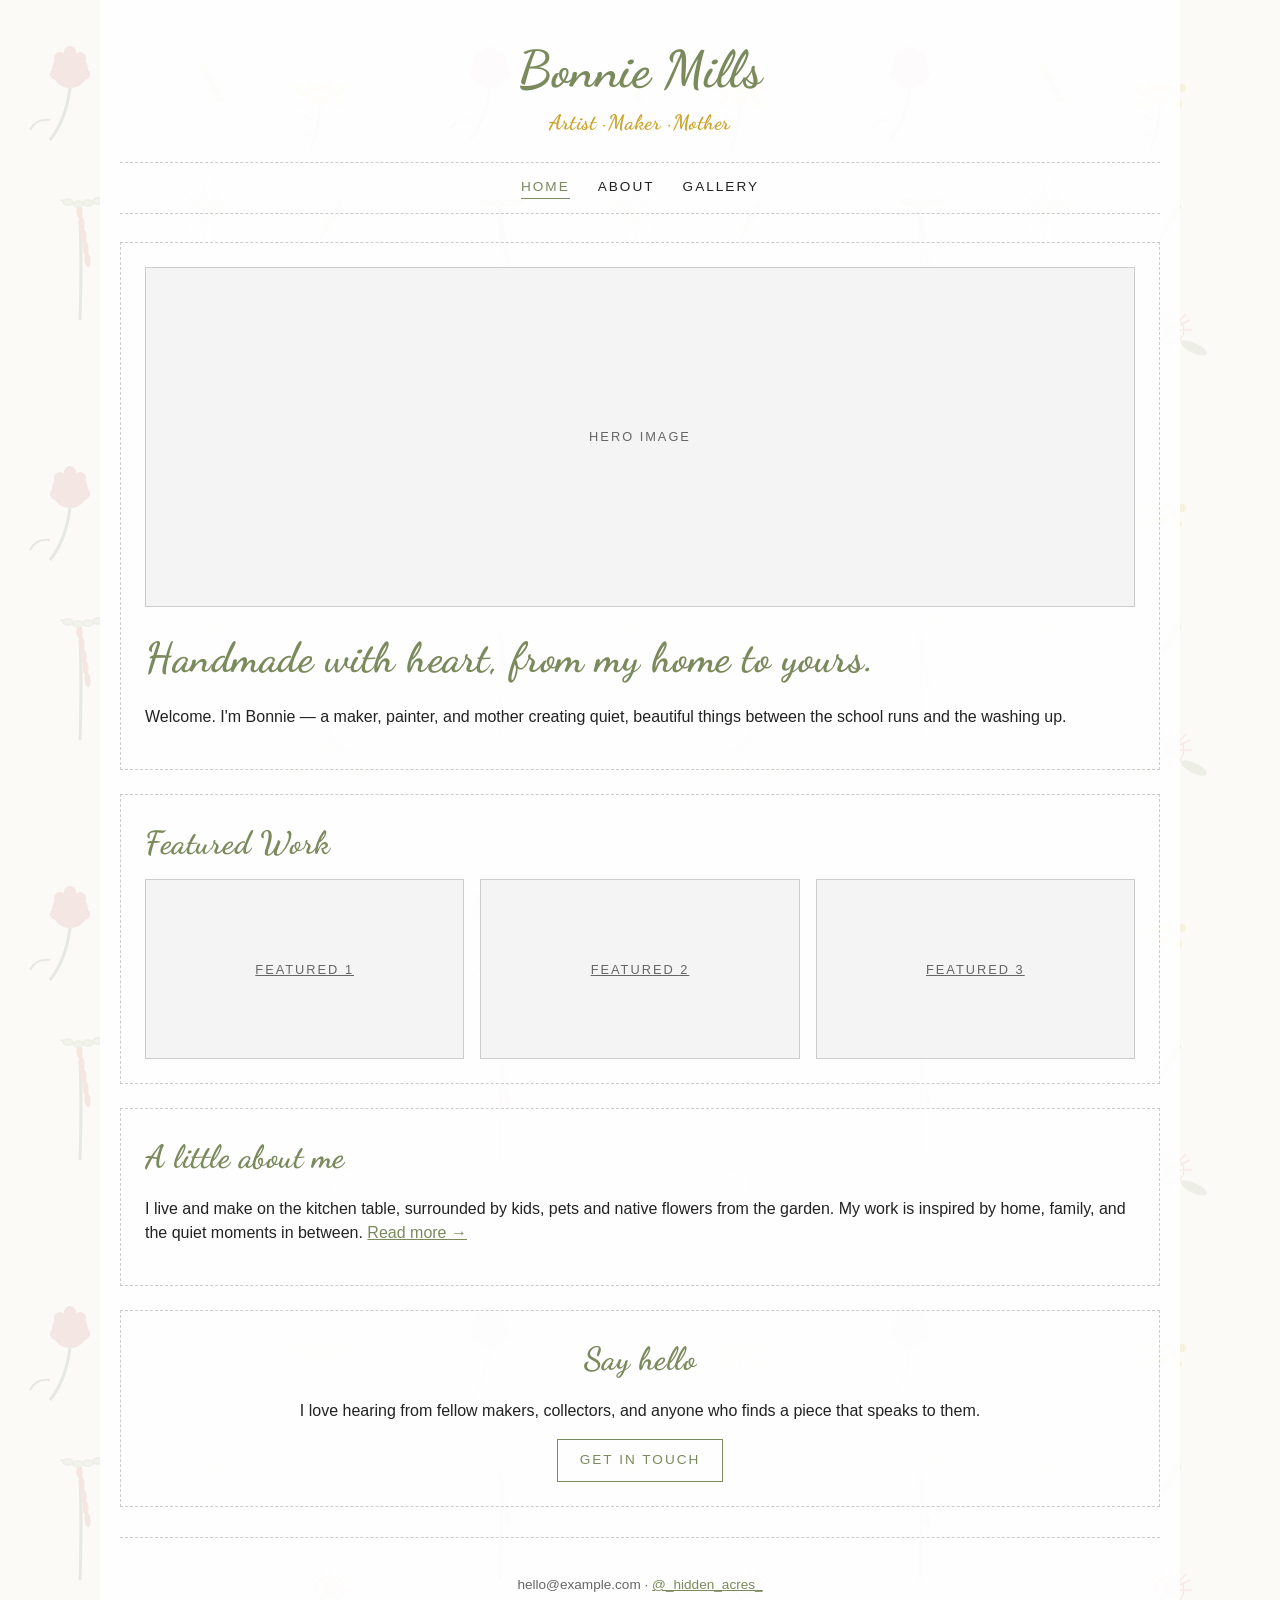
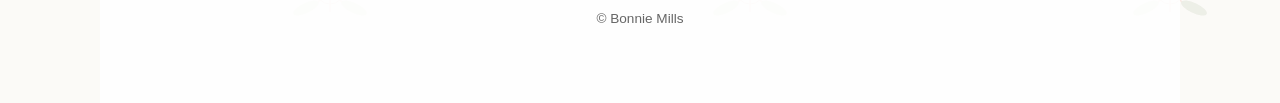
==== index.html @ 5af163e1 "Link Instagram @_hidden_acres_ in footers" ====
<!doctype html>
<html lang="en">
<head>
  <meta charset="utf-8">
  <meta name="viewport" content="width=device-width, initial-scale=1">
  <title>Bonnie Mills — Artist &amp; Maker</title>
  <link rel="preconnect" href="https://fonts.googleapis.com">
  <link rel="preconnect" href="https://fonts.gstatic.com" crossorigin>
  <link href="https://fonts.googleapis.com/css2?family=Dancing+Script:wght@500;700&family=Parisienne&display=swap" rel="stylesheet">
  <link rel="stylesheet" href="css/wireframe.css">
</head>
<body>
  <div class="page">
    <header class="site-header">
      <div class="site-title">Bonnie Mills</div>
      <div class="tagline">Artist · Maker · Mother</div>
    </header>
    <nav class="nav" aria-label="Primary">
      <a href="index.html" aria-current="page">Home</a>
      <a href="about.html">About</a>
      <a href="gallery.html">Gallery</a>
    </nav>

    <section class="hero">
      <div class="img-placeholder hero">HERO IMAGE</div>
      <div>
        <h1>Handmade with heart, from my home to yours.</h1>
        <p>Welcome. I'm Bonnie — a maker, painter, and mother creating quiet, beautiful things between the school runs and the washing up.</p>
      </div>
    </section>

    <section>
      <h2>Featured Work</h2>
      <div class="featured">
        <a href="gallery.html" class="img-placeholder">FEATURED 1</a>
        <a href="gallery.html" class="img-placeholder">FEATURED 2</a>
        <a href="gallery.html" class="img-placeholder">FEATURED 3</a>
      </div>
    </section>

    <section>
      <h2>A little about me</h2>
      <p>I live and make on the kitchen table, surrounded by kids, pets and native flowers from the garden. My work is inspired by home, family, and the quiet moments in between. <a href="about.html">Read more →</a></p>
    </section>

    <section class="cta">
      <h2>Say hello</h2>
      <p>I love hearing from fellow makers, collectors, and anyone who finds a piece that speaks to them.</p>
      <a href="mailto:hello@example.com">Get in touch</a>
    </section>

    <footer class="site-footer">
      <p>hello@example.com · <a href="https://www.instagram.com/_hidden_acres_" target="_blank" rel="noopener">@_hidden_acres_</a></p>
      <p>© Bonnie Mills</p>
    </footer>
  </div>
</body>
</html>
---- css/wireframe.css ----
/* Bonnie Mills — wireframe styles */
:root {
  --bg: #fbfaf7;
  --ink: #222;
  --muted: #666;
  --line: #ccc;
  --soft: #f4f4f4;
  --accent: #7a8a5c;   /* dusty eucalyptus */
  --accent-2: #c9a227; /* wattle gold */
  --script: "Dancing Script", "Parisienne", cursive;
  --sans: -apple-system, BlinkMacSystemFont, "Segoe UI", Roboto, Helvetica, Arial, sans-serif;
}

* { box-sizing: border-box; }

html, body { margin: 0; padding: 0; }

body {
  font-family: var(--sans);
  color: var(--ink);
  background-color: var(--bg);
  background-image: url("../assets/bg-natives.svg");
  background-repeat: repeat;
  background-size: 420px auto;
  line-height: 1.5;
}

.page {
  max-width: 1080px;
  margin: 0 auto;
  padding: 24px 20px 60px;
  background: rgba(255, 255, 255, 0.86);
  min-height: 100vh;
}

/* Headings use cursive script */
h1, h2, h3, .site-title, .tagline {
  font-family: var(--script);
  font-weight: 700;
  color: var(--accent);
  letter-spacing: 0.5px;
  margin: 0 0 12px;
}

h1 { font-size: 2.6rem; }
h2 { font-size: 2rem; }
h3 { font-size: 1.4rem; }

a { color: var(--accent); }

/* Header / nav */
.site-header {
  text-align: center;
  padding: 20px 0 12px;
  border-bottom: 1px dashed var(--line);
}
.site-title { font-size: 3.2rem; line-height: 1; }
.tagline { font-size: 1.3rem; color: var(--accent-2); margin-top: 4px; }

.nav {
  display: flex;
  justify-content: center;
  gap: 28px;
  padding: 14px 0;
  border-bottom: 1px dashed var(--line);
  margin-bottom: 28px;
  font-family: var(--sans);
  text-transform: uppercase;
  letter-spacing: 2px;
  font-size: 0.85rem;
}
.nav a { text-decoration: none; color: var(--ink); }
.nav a:hover, .nav a[aria-current="page"] { color: var(--accent); border-bottom: 1px solid var(--accent); }

/* Wireframe blocks */
section {
  border: 1px dashed var(--line);
  padding: 24px;
  margin-bottom: 24px;
  background: rgba(255,255,255,0.6);
}

.img-placeholder {
  background: var(--soft);
  border: 1px solid var(--line);
  color: var(--muted);
  display: flex;
  align-items: center;
  justify-content: center;
  font-family: var(--sans);
  font-size: 0.8rem;
  letter-spacing: 2px;
  text-transform: uppercase;
  min-height: 180px;
}
.img-placeholder.hero { min-height: 340px; }
.img-placeholder.portrait { min-height: 320px; }

/* Home layout */
.hero { display: grid; gap: 20px; }
.featured {
  display: grid;
  grid-template-columns: repeat(3, 1fr);
  gap: 16px;
}
.cta { text-align: center; }
.cta a {
  display: inline-block;
  padding: 10px 22px;
  border: 1px solid var(--accent);
  text-decoration: none;
  font-family: var(--sans);
  text-transform: uppercase;
  letter-spacing: 2px;
  font-size: 0.85rem;
}

/* About layout */
.about-intro {
  display: grid;
  grid-template-columns: 1fr 2fr;
  gap: 24px;
  align-items: start;
}
.process {
  display: grid;
  grid-template-columns: 2fr 1fr 1fr;
  gap: 16px;
  align-items: start;
}
blockquote {
  font-family: var(--script);
  font-size: 1.6rem;
  color: var(--accent);
  border-left: 3px solid var(--accent-2);
  margin: 0;
  padding: 10px 20px;
}

/* Gallery */
.gallery-note {
  font-style: italic;
  color: var(--muted);
  text-align: center;
}
.gallery-grid {
  display: grid;
  grid-template-columns: repeat(auto-fill, minmax(240px, 1fr));
  gap: 20px;
}
.card {
  border: 1px solid var(--line);
  background: #fff;
  padding: 12px;
  display: flex;
  flex-direction: column;
  gap: 6px;
}
.card .img-placeholder { min-height: 220px; margin-bottom: 8px; }
.card .title { font-family: var(--script); font-size: 1.4rem; color: var(--accent); }
.card .meta { font-size: 0.85rem; color: var(--muted); }
.card .price {
  font-size: 1rem;
  font-weight: 600;
  color: var(--ink);
  margin-top: 4px;
}
.card .enquire {
  font-size: 0.8rem;
  text-transform: uppercase;
  letter-spacing: 1.5px;
  margin-top: 6px;
  text-decoration: none;
  color: var(--accent);
}

/* Footer */
.site-footer {
  text-align: center;
  padding: 24px 0 0;
  margin-top: 30px;
  border-top: 1px dashed var(--line);
  color: var(--muted);
  font-size: 0.85rem;
}

/* Responsive */
@media (max-width: 700px) {
  .featured, .about-intro, .process { grid-template-columns: 1fr; }
  .site-title { font-size: 2.4rem; }
  .nav { gap: 16px; flex-wrap: wrap; }
}
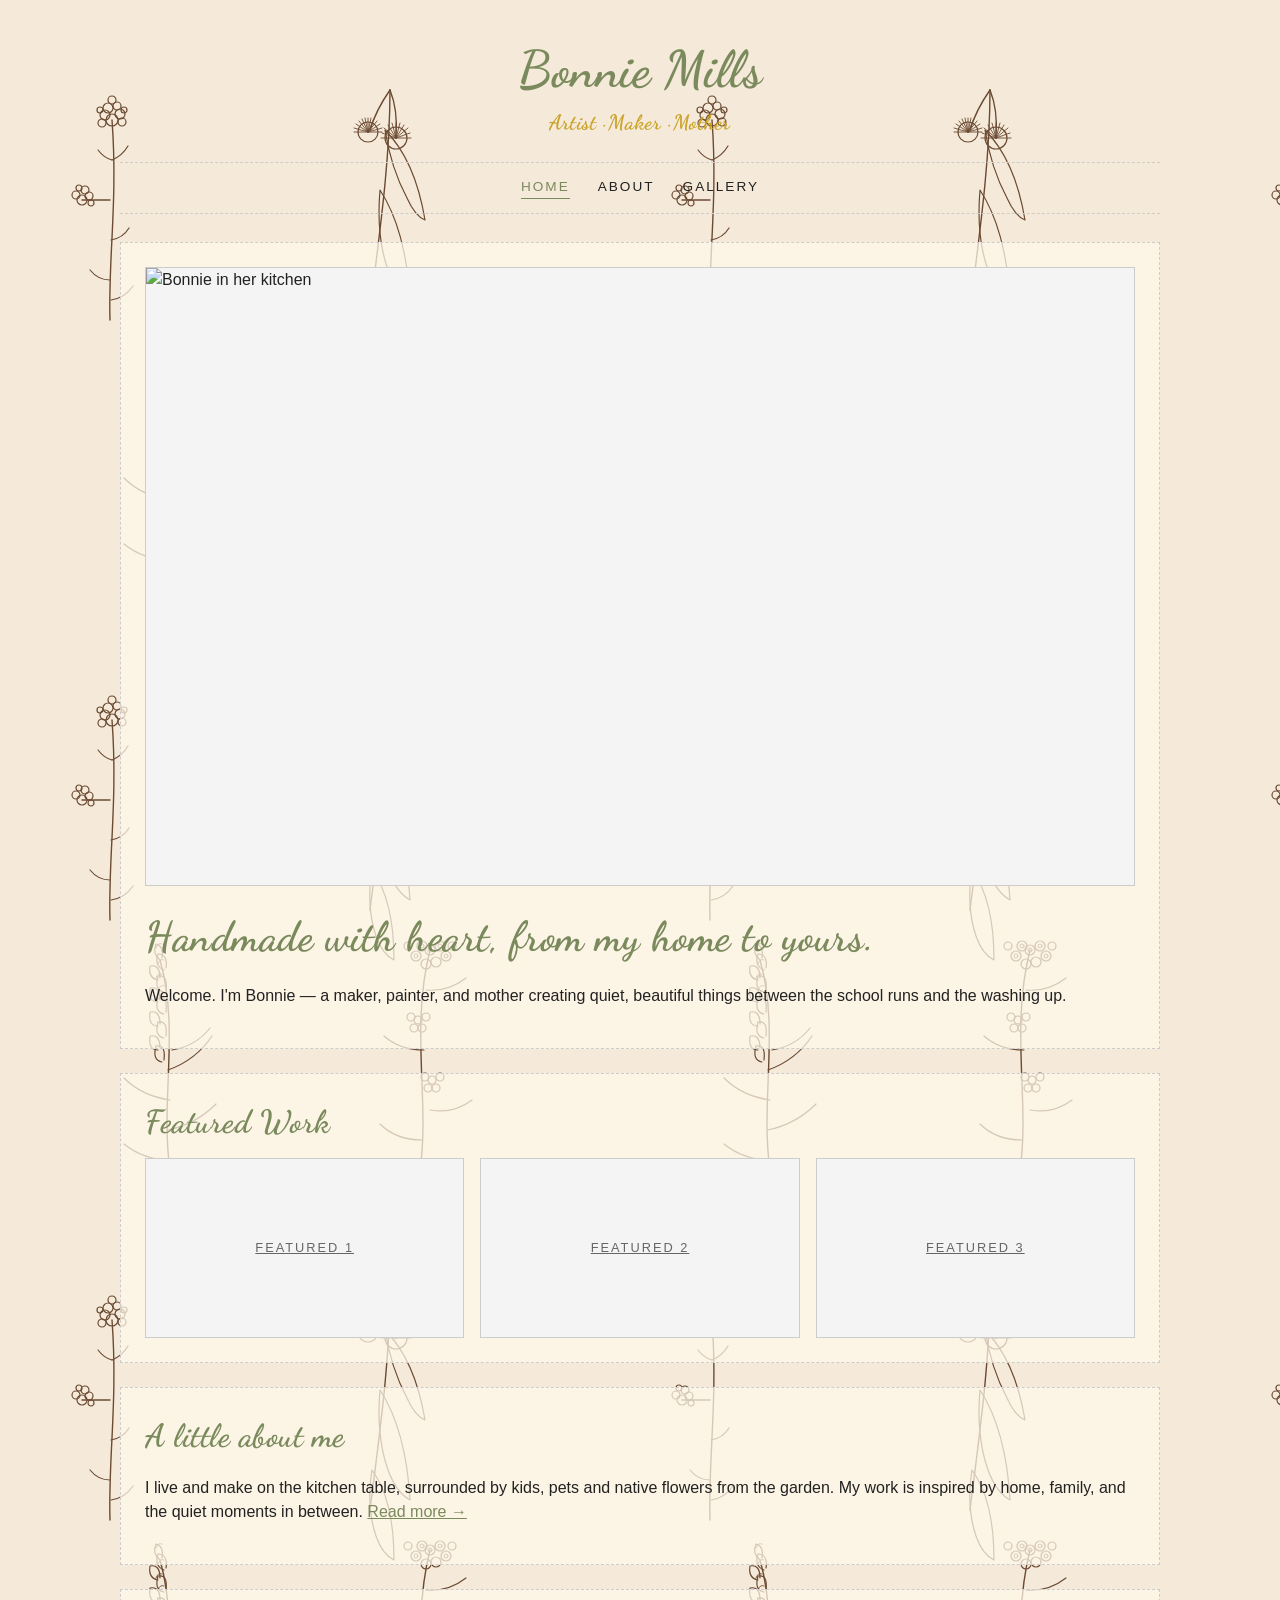
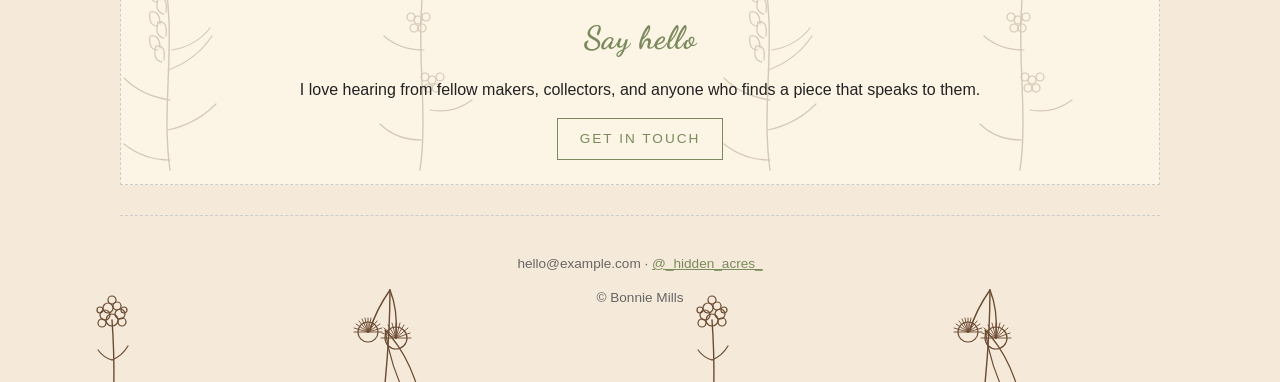
==== commit e1a1c744: "Wire up hero image with crop styling" ====
--- a/index.html
+++ b/index.html
@@ -22,7 +22,9 @@
     </nav>
 
     <section class="hero">
-      <div class="img-placeholder hero">HERO IMAGE</div>
+      <div class="hero-img">
+        <img src="assets/hero.jpg" alt="Bonnie in her kitchen">
+      </div>
       <div>
         <h1>Handmade with heart, from my home to yours.</h1>
         <p>Welcome. I'm Bonnie — a maker, painter, and mother creating quiet, beautiful things between the school runs and the washing up.</p>
--- a/css/wireframe.css
+++ b/css/wireframe.css
@@ -1,6 +1,6 @@
 /* Bonnie Mills — wireframe styles */
 :root {
-  --bg: #fbfaf7;
+  --bg: #f5ead9;
   --ink: #222;
   --muted: #666;
   --line: #ccc;
@@ -21,7 +21,8 @@
   background-color: var(--bg);
   background-image: url("../assets/bg-natives.svg");
   background-repeat: repeat;
-  background-size: 420px auto;
+  background-size: 600px 600px;
+  background-attachment: scroll;
   line-height: 1.5;
 }
 
@@ -29,7 +30,7 @@
   max-width: 1080px;
   margin: 0 auto;
   padding: 24px 20px 60px;
-  background: rgba(255, 255, 255, 0.86);
+  background: transparent;
   min-height: 100vh;
 }
 
@@ -77,7 +78,7 @@
   border: 1px dashed var(--line);
   padding: 24px;
   margin-bottom: 24px;
-  background: rgba(255,255,255,0.6);
+  background: rgba(255, 248, 235, 0.72);
 }
 
 .img-placeholder {
@@ -94,6 +95,24 @@
   min-height: 180px;
 }
 .img-placeholder.hero { min-height: 340px; }
+
+.hero-img {
+  width: 100%;
+  aspect-ratio: 4 / 3;
+  overflow: hidden;
+  border: 1px solid var(--line);
+  background: var(--soft);
+}
+.hero-img img {
+  width: 100%;
+  height: 100%;
+  object-fit: cover;
+  object-position: center 30%;
+  display: block;
+}
+@media (min-width: 800px) {
+  .hero-img { aspect-ratio: 16 / 10; }
+}
 .img-placeholder.portrait { min-height: 320px; }
 
 /* Home layout */
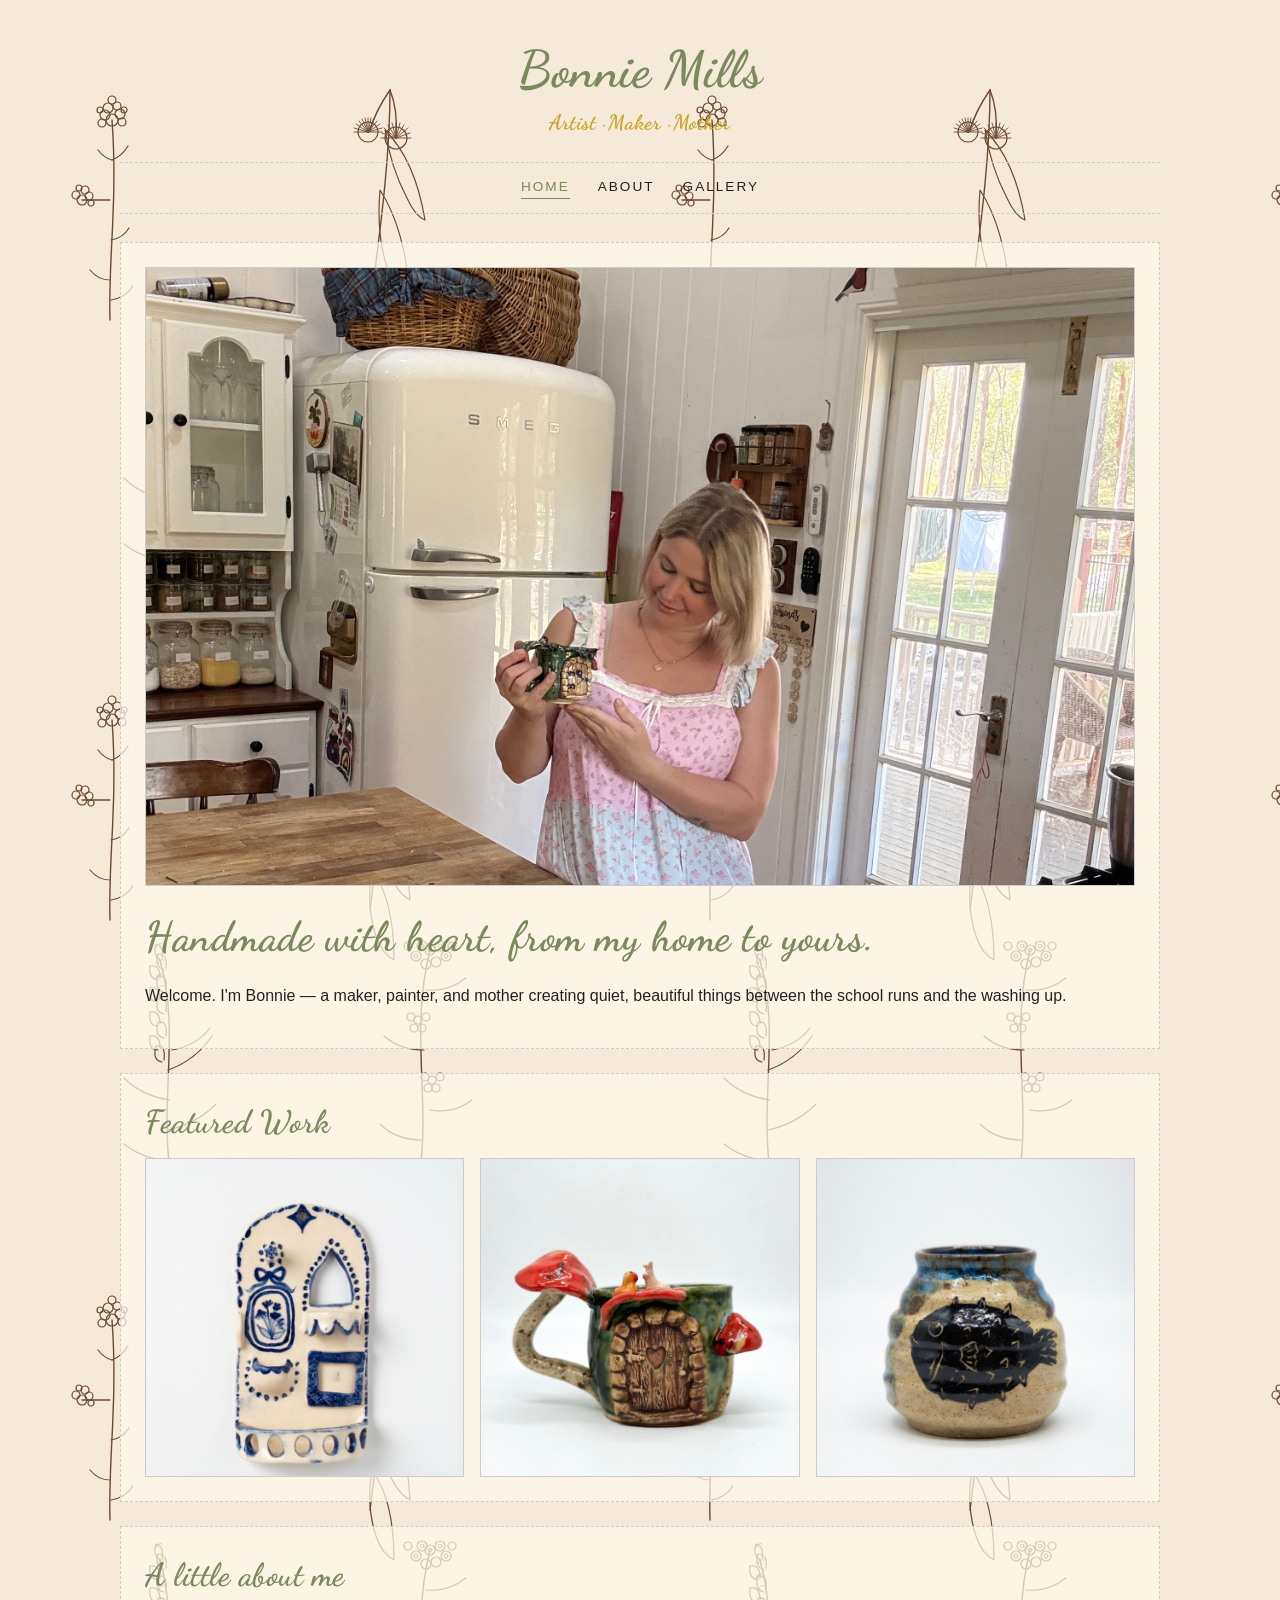
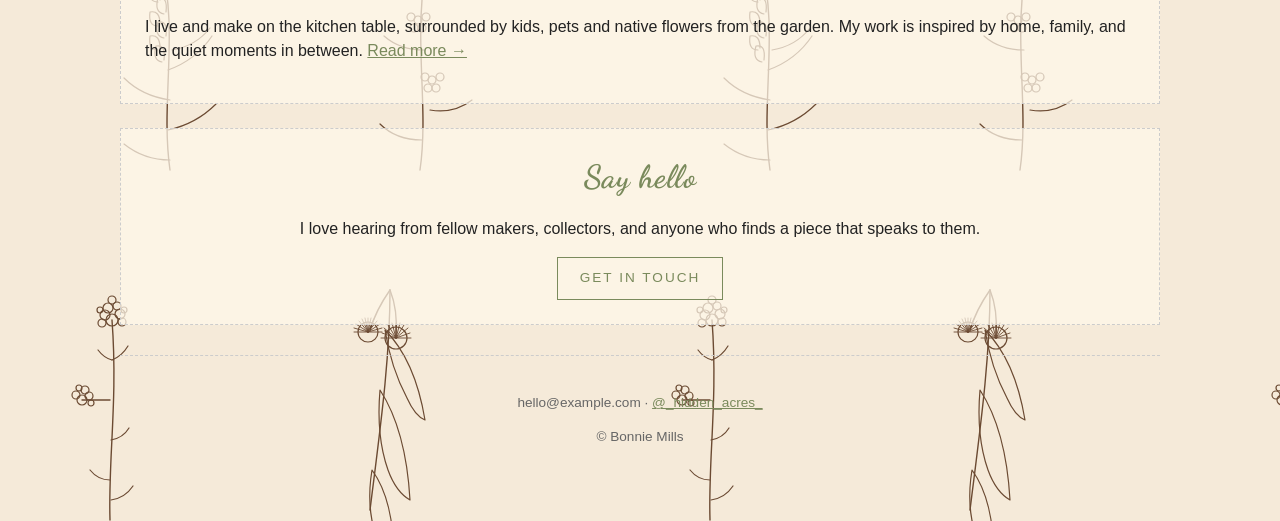
==== commit f254d1e3: "Wire up uploaded photos into hero, featured, about and gallery" ====
--- a/index.html
+++ b/index.html
@@ -23,7 +23,7 @@
 
     <section class="hero">
       <div class="hero-img">
-        <img src="assets/hero.jpg" alt="Bonnie in her kitchen">
+        <img src="assets/IMG_9349.jpeg" alt="Bonnie in her kitchen">
       </div>
       <div>
         <h1>Handmade with heart, from my home to yours.</h1>
@@ -34,9 +34,9 @@
     <section>
       <h2>Featured Work</h2>
       <div class="featured">
-        <a href="gallery.html" class="img-placeholder">FEATURED 1</a>
-        <a href="gallery.html" class="img-placeholder">FEATURED 2</a>
-        <a href="gallery.html" class="img-placeholder">FEATURED 3</a>
+        <a href="gallery.html" class="thumb"><img src="assets/IMG_0150.jpeg" alt="Featured work"></a>
+        <a href="gallery.html" class="thumb"><img src="assets/IMG_0151.jpeg" alt="Featured work"></a>
+        <a href="gallery.html" class="thumb"><img src="assets/IMG_0152.jpeg" alt="Featured work"></a>
       </div>
     </section>
 
--- a/css/wireframe.css
+++ b/css/wireframe.css
@@ -176,6 +176,31 @@
   gap: 6px;
 }
 .card .img-placeholder { min-height: 220px; margin-bottom: 8px; }
+.card-img {
+  aspect-ratio: 1 / 1;
+  overflow: hidden;
+  border: 1px solid var(--line);
+  margin-bottom: 8px;
+  background: var(--soft);
+}
+.card-img img { width: 100%; height: 100%; object-fit: cover; display: block; }
+
+.thumb {
+  display: block;
+  aspect-ratio: 1 / 1;
+  overflow: hidden;
+  border: 1px solid var(--line);
+  background: var(--soft);
+}
+.thumb img { width: 100%; height: 100%; object-fit: cover; display: block; }
+
+.portrait-img {
+  aspect-ratio: 3 / 4;
+  overflow: hidden;
+  border: 1px solid var(--line);
+  background: var(--soft);
+}
+.portrait-img img { width: 100%; height: 100%; object-fit: cover; object-position: center 30%; display: block; }
 .card .title { font-family: var(--script); font-size: 1.4rem; color: var(--accent); }
 .card .meta { font-size: 0.85rem; color: var(--muted); }
 .card .price {
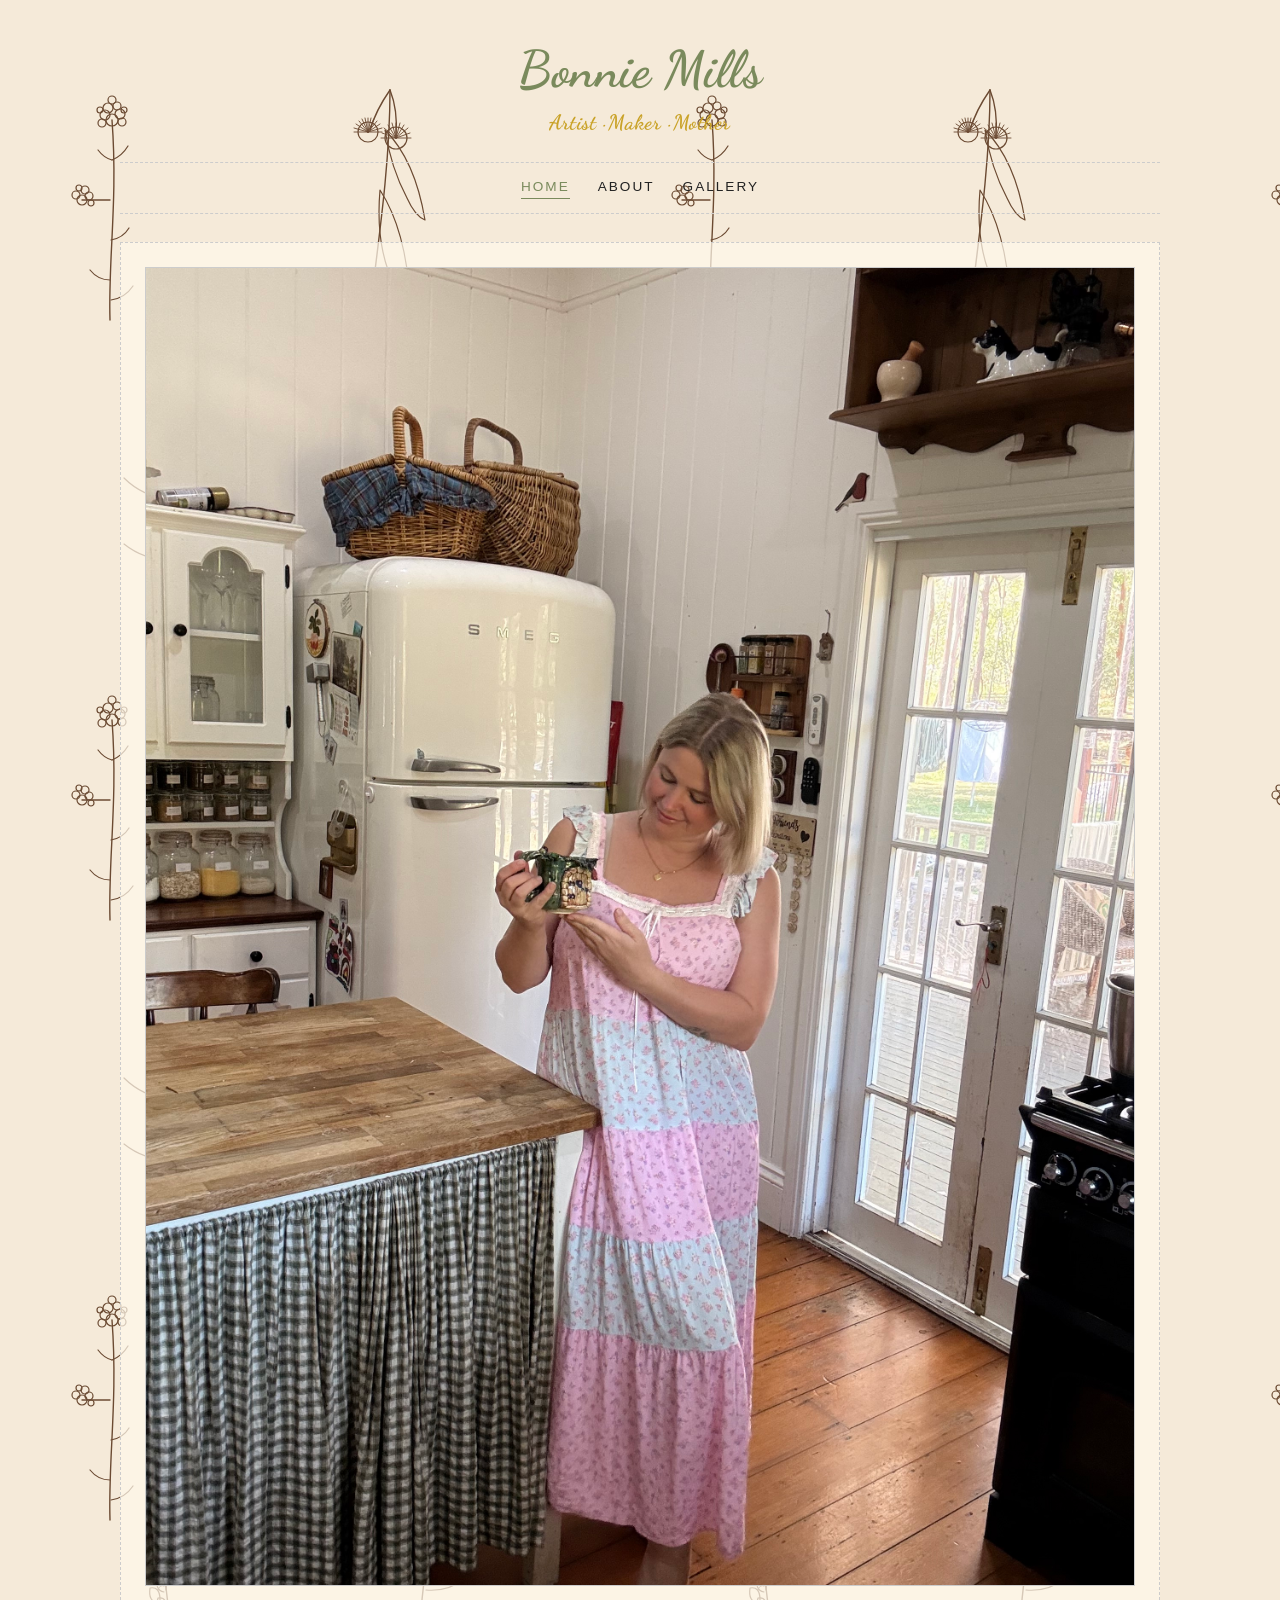
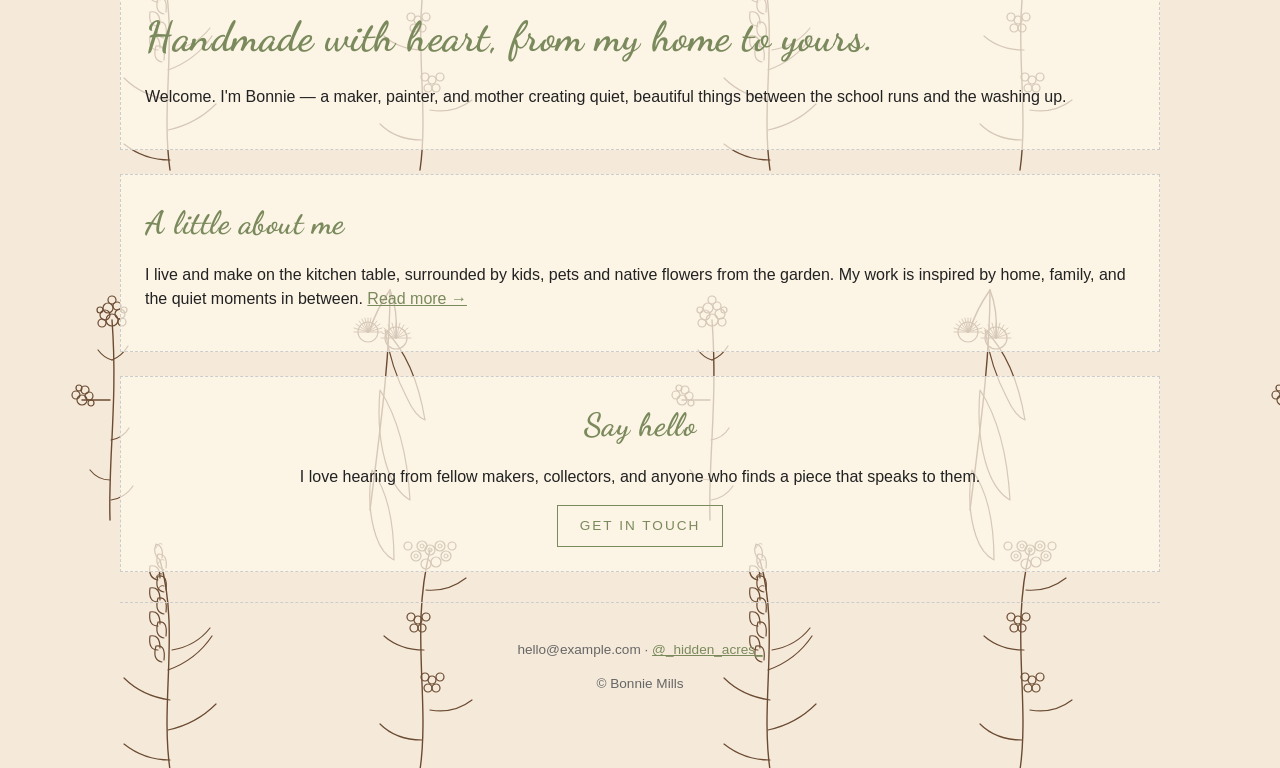
==== commit ce6b02ba: "Remove featured section, uncrop hero and portrait, swap portrait image" ====
--- a/index.html
+++ b/index.html
@@ -32,15 +32,6 @@
     </section>
 
     <section>
-      <h2>Featured Work</h2>
-      <div class="featured">
-        <a href="gallery.html" class="thumb"><img src="assets/IMG_0150.jpeg" alt="Featured work"></a>
-        <a href="gallery.html" class="thumb"><img src="assets/IMG_0151.jpeg" alt="Featured work"></a>
-        <a href="gallery.html" class="thumb"><img src="assets/IMG_0152.jpeg" alt="Featured work"></a>
-      </div>
-    </section>
-
-    <section>
       <h2>A little about me</h2>
       <p>I live and make on the kitchen table, surrounded by kids, pets and native flowers from the garden. My work is inspired by home, family, and the quiet moments in between. <a href="about.html">Read more →</a></p>
     </section>
--- a/css/wireframe.css
+++ b/css/wireframe.css
@@ -98,20 +98,13 @@
 
 .hero-img {
   width: 100%;
-  aspect-ratio: 4 / 3;
-  overflow: hidden;
   border: 1px solid var(--line);
   background: var(--soft);
 }
 .hero-img img {
   width: 100%;
-  height: 100%;
-  object-fit: cover;
-  object-position: center 30%;
+  height: auto;
   display: block;
-}
-@media (min-width: 800px) {
-  .hero-img { aspect-ratio: 16 / 10; }
 }
 .img-placeholder.portrait { min-height: 320px; }
 
@@ -195,12 +188,10 @@
 .thumb img { width: 100%; height: 100%; object-fit: cover; display: block; }
 
 .portrait-img {
-  aspect-ratio: 3 / 4;
-  overflow: hidden;
-  border: 1px solid var(--line);
-  background: var(--soft);
-}
-.portrait-img img { width: 100%; height: 100%; object-fit: cover; object-position: center 30%; display: block; }
+  border: 1px solid var(--line);
+  background: var(--soft);
+}
+.portrait-img img { width: 100%; height: auto; display: block; }
 .card .title { font-family: var(--script); font-size: 1.4rem; color: var(--accent); }
 .card .meta { font-size: 0.85rem; color: var(--muted); }
 .card .price {
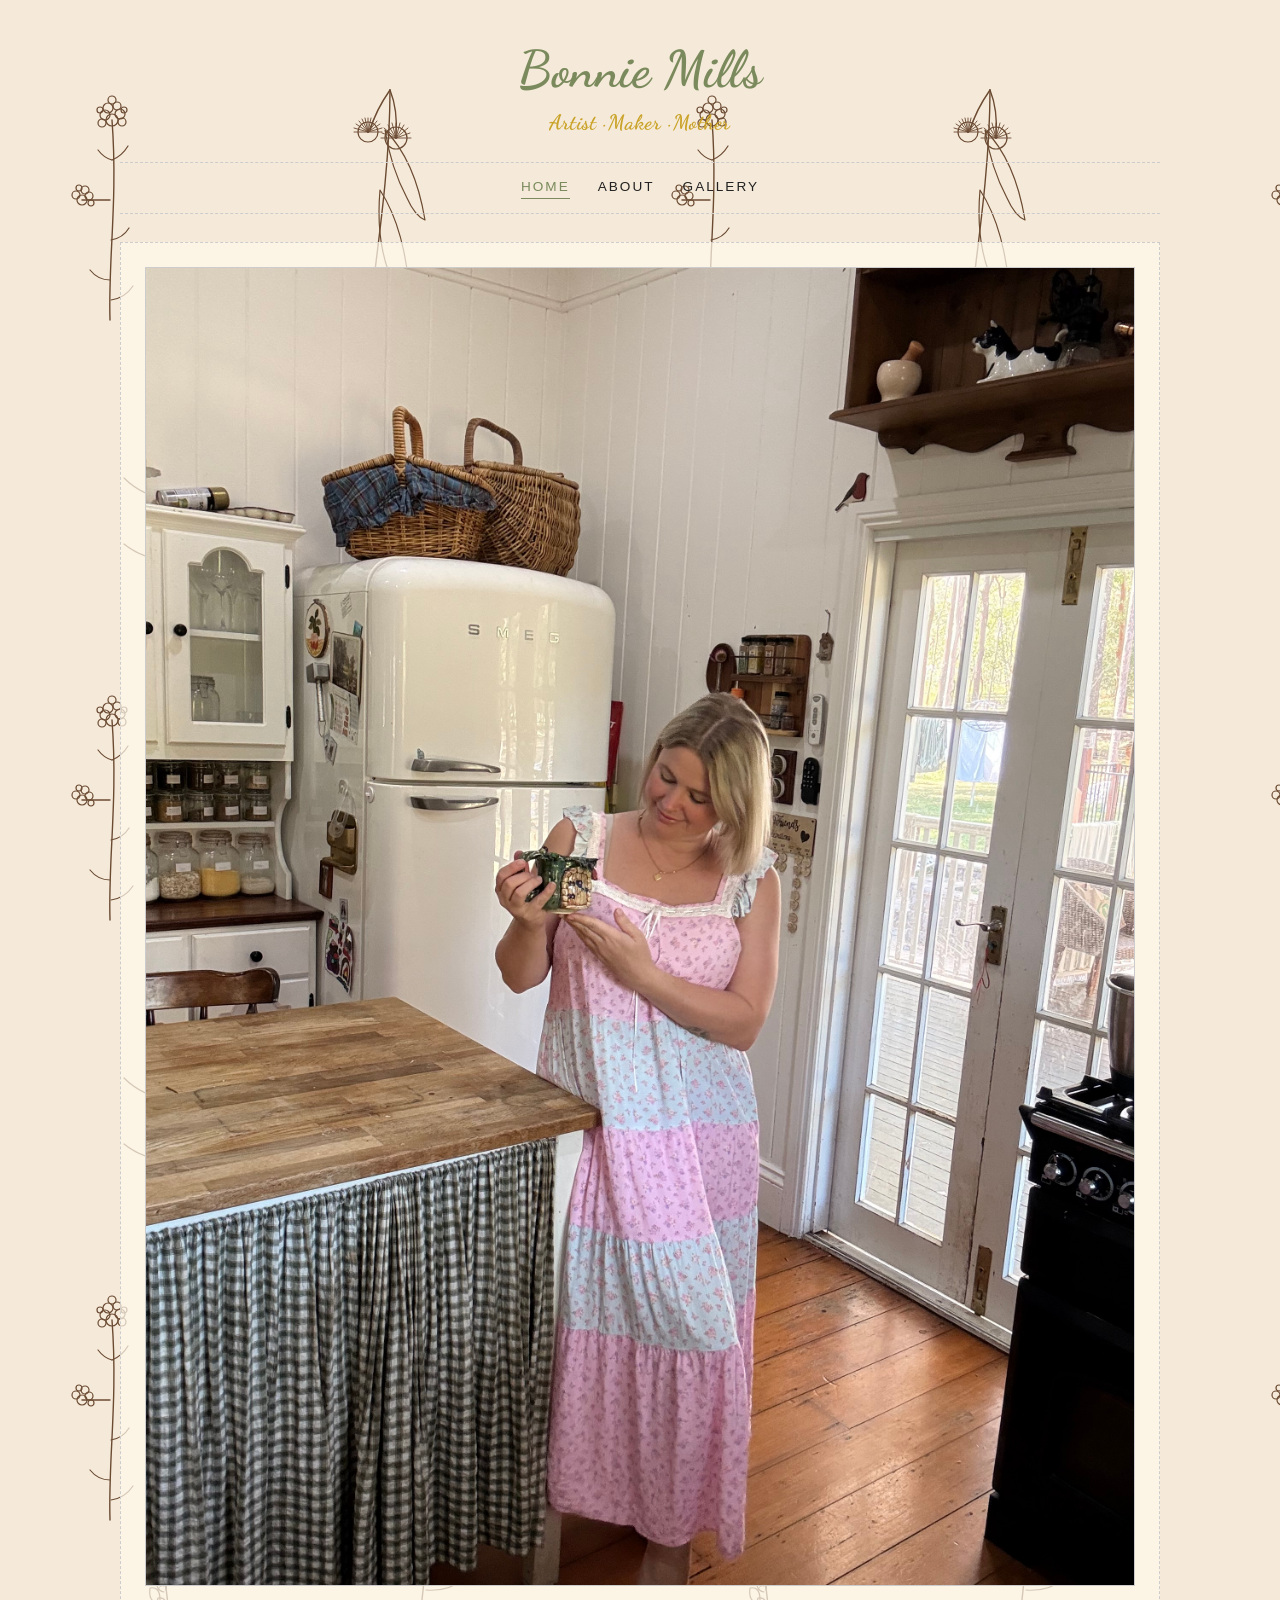
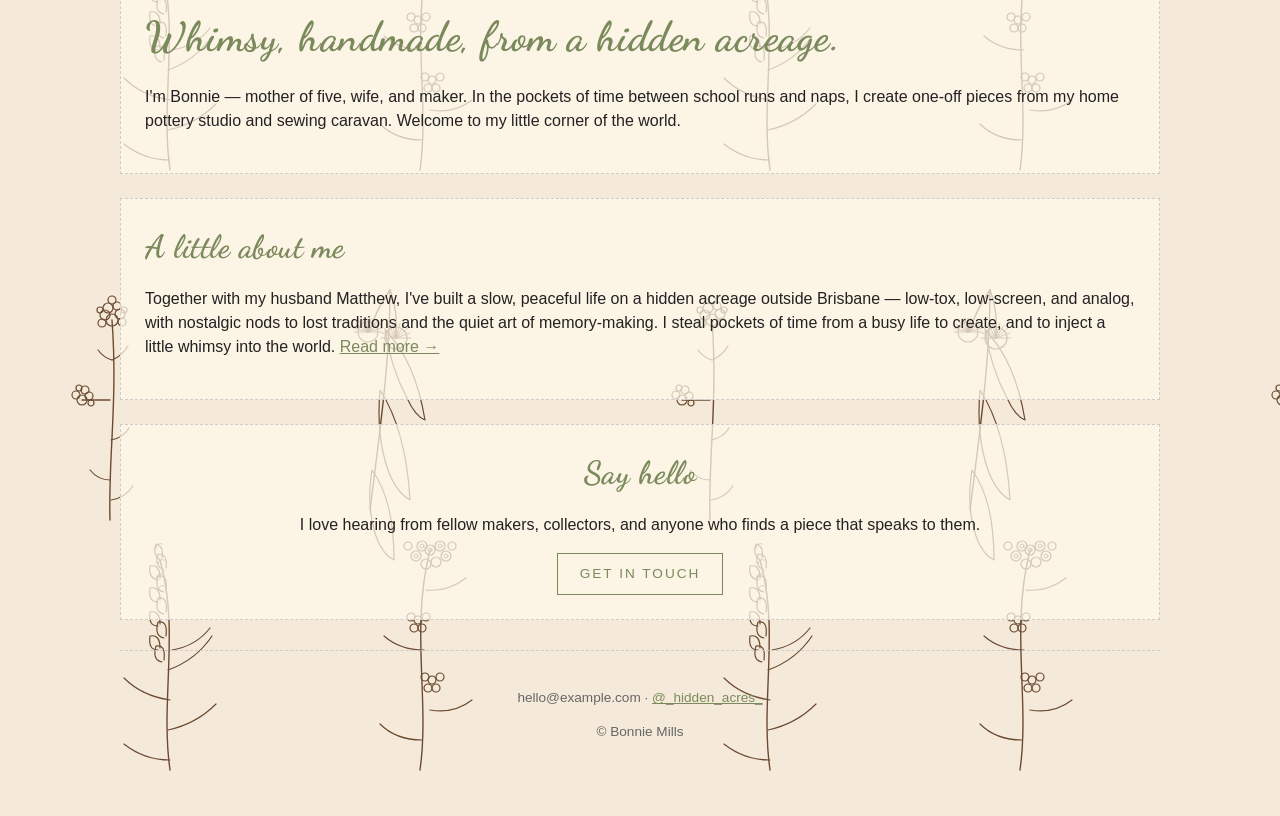
==== commit 4a7f5eb9: "Add Bonnie's copy to home and about pages" ====
--- a/index.html
+++ b/index.html
@@ -23,17 +23,17 @@
 
     <section class="hero">
       <div class="hero-img">
-        <img src="assets/IMG_9349.jpeg" alt="Bonnie in her kitchen">
+        <img src="assets/holding-mug.jpeg" alt="Bonnie in her kitchen">
       </div>
       <div>
-        <h1>Handmade with heart, from my home to yours.</h1>
-        <p>Welcome. I'm Bonnie — a maker, painter, and mother creating quiet, beautiful things between the school runs and the washing up.</p>
+        <h1>Whimsy, handmade, from a hidden acreage.</h1>
+        <p>I'm Bonnie — mother of five, wife, and maker. In the pockets of time between school runs and naps, I create one-off pieces from my home pottery studio and sewing caravan. Welcome to my little corner of the world.</p>
       </div>
     </section>
 
     <section>
       <h2>A little about me</h2>
-      <p>I live and make on the kitchen table, surrounded by kids, pets and native flowers from the garden. My work is inspired by home, family, and the quiet moments in between. <a href="about.html">Read more →</a></p>
+      <p>Together with my husband Matthew, I've built a slow, peaceful life on a hidden acreage outside Brisbane — low-tox, low-screen, and analog, with nostalgic nods to lost traditions and the quiet art of memory-making. I steal pockets of time from a busy life to create, and to inject a little whimsy into the world. <a href="about.html">Read more →</a></p>
     </section>
 
     <section class="cta">
--- a/css/wireframe.css
+++ b/css/wireframe.css
@@ -140,6 +140,9 @@
   gap: 16px;
   align-items: start;
 }
+.process.process-single { grid-template-columns: 1fr 1fr; }
+.process.process-single .thumb { aspect-ratio: auto; }
+.process.process-single .thumb img { width: 100%; height: auto; }
 blockquote {
   font-family: var(--script);
   font-size: 1.6rem;
@@ -193,7 +196,8 @@
 }
 .portrait-img img { width: 100%; height: auto; display: block; }
 .card .title { font-family: var(--script); font-size: 1.4rem; color: var(--accent); }
-.card .meta { font-size: 0.85rem; color: var(--muted); }
+.card .meta { font-size: 0.85rem; color: var(--muted); display: none; }
+.card .price { display: none !important; }
 .card .price {
   font-size: 1rem;
   font-weight: 600;
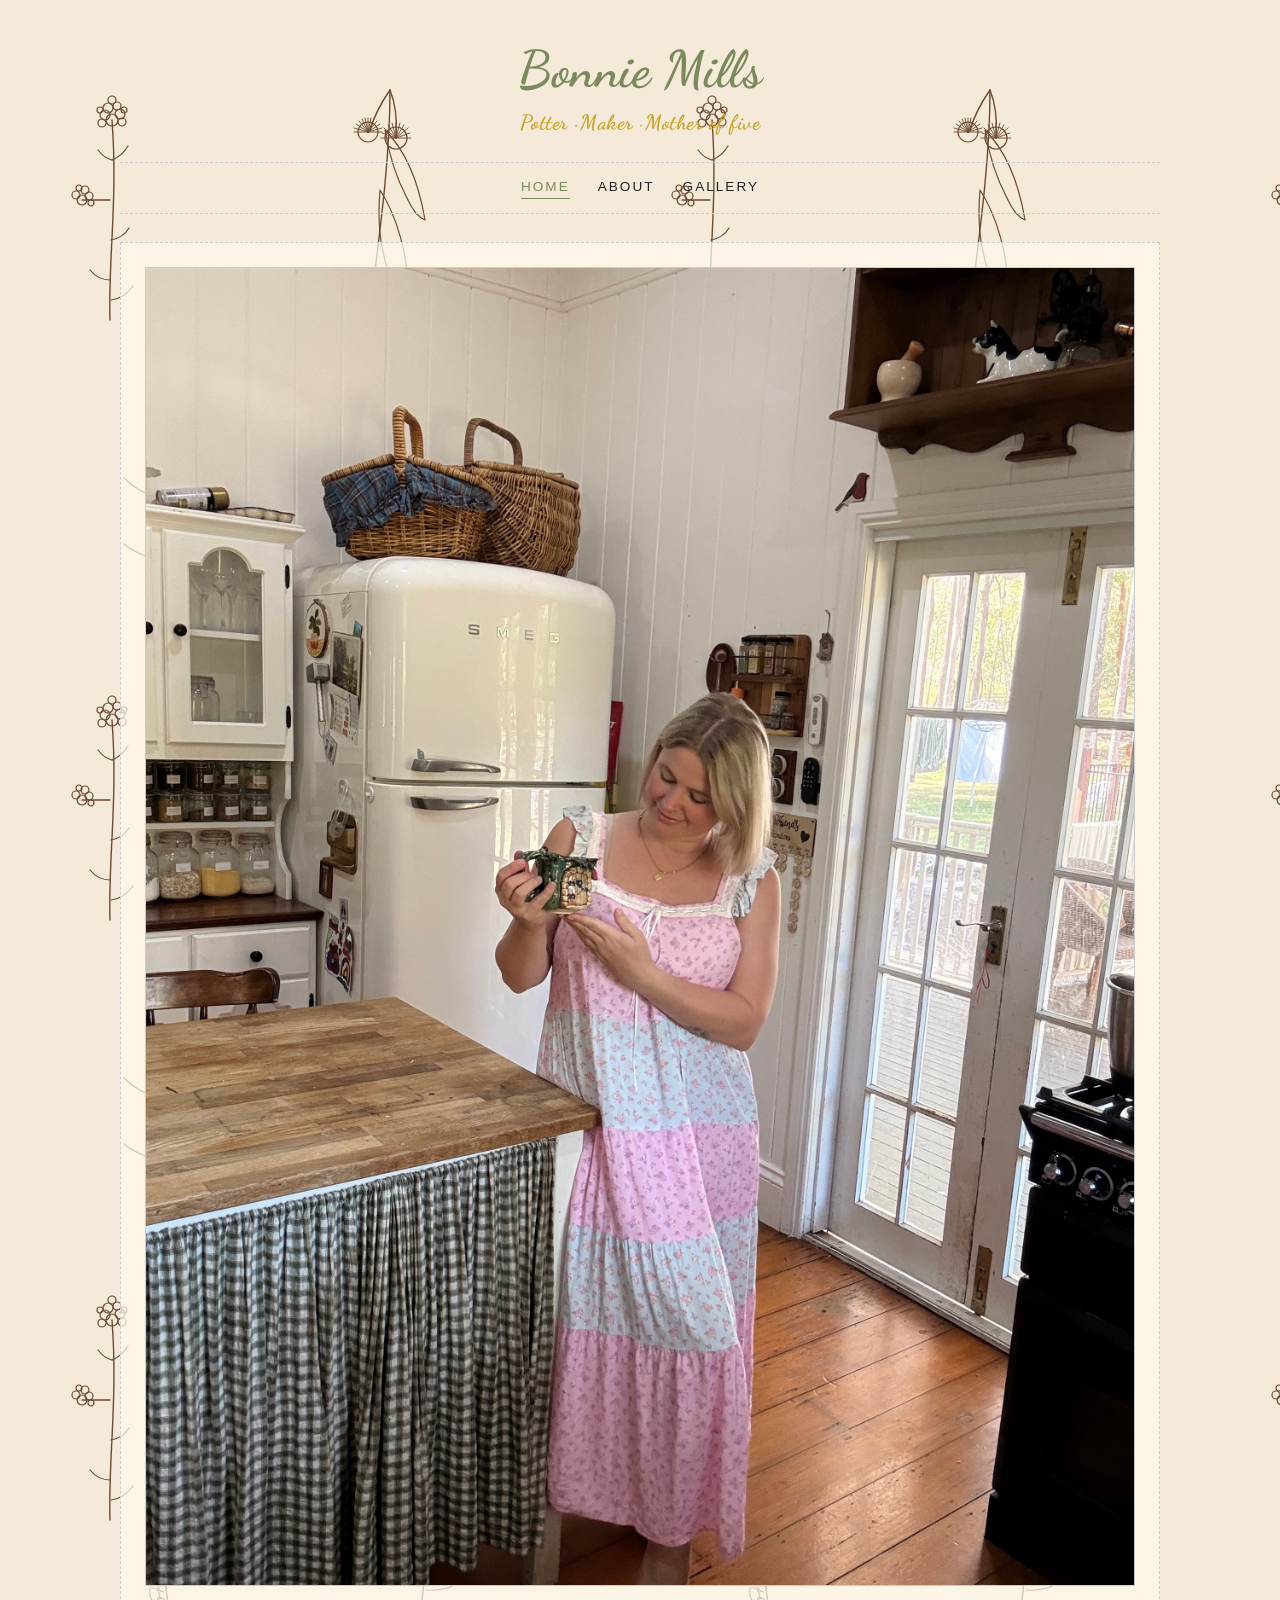
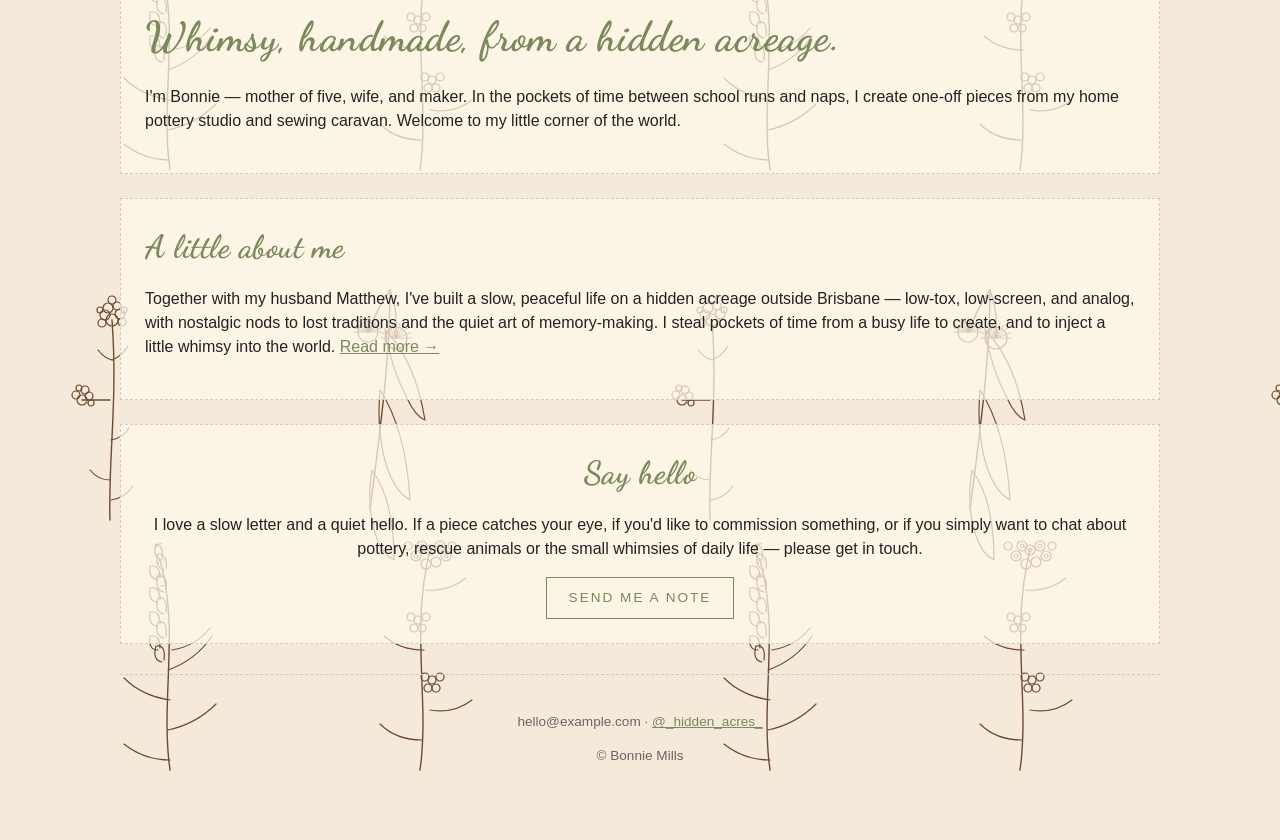
==== commit 780f37a1: "Flesh out gallery descriptions, tagline, and CTA copy" ====
--- a/index.html
+++ b/index.html
@@ -13,7 +13,7 @@
   <div class="page">
     <header class="site-header">
       <div class="site-title">Bonnie Mills</div>
-      <div class="tagline">Artist · Maker · Mother</div>
+      <div class="tagline">Potter · Maker · Mother of five</div>
     </header>
     <nav class="nav" aria-label="Primary">
       <a href="index.html" aria-current="page">Home</a>
@@ -38,8 +38,8 @@
 
     <section class="cta">
       <h2>Say hello</h2>
-      <p>I love hearing from fellow makers, collectors, and anyone who finds a piece that speaks to them.</p>
-      <a href="mailto:hello@example.com">Get in touch</a>
+      <p>I love a slow letter and a quiet hello. If a piece catches your eye, if you'd like to commission something, or if you simply want to chat about pottery, rescue animals or the small whimsies of daily life — please get in touch.</p>
+      <a href="mailto:hello@example.com">Send me a note</a>
     </section>
 
     <footer class="site-footer">
--- a/css/wireframe.css
+++ b/css/wireframe.css
@@ -196,7 +196,7 @@
 }
 .portrait-img img { width: 100%; height: auto; display: block; }
 .card .title { font-family: var(--script); font-size: 1.4rem; color: var(--accent); }
-.card .meta { font-size: 0.85rem; color: var(--muted); display: none; }
+.card .meta { font-size: 0.85rem; color: var(--muted); font-style: italic; }
 .card .price { display: none !important; }
 .card .price {
   font-size: 1rem;
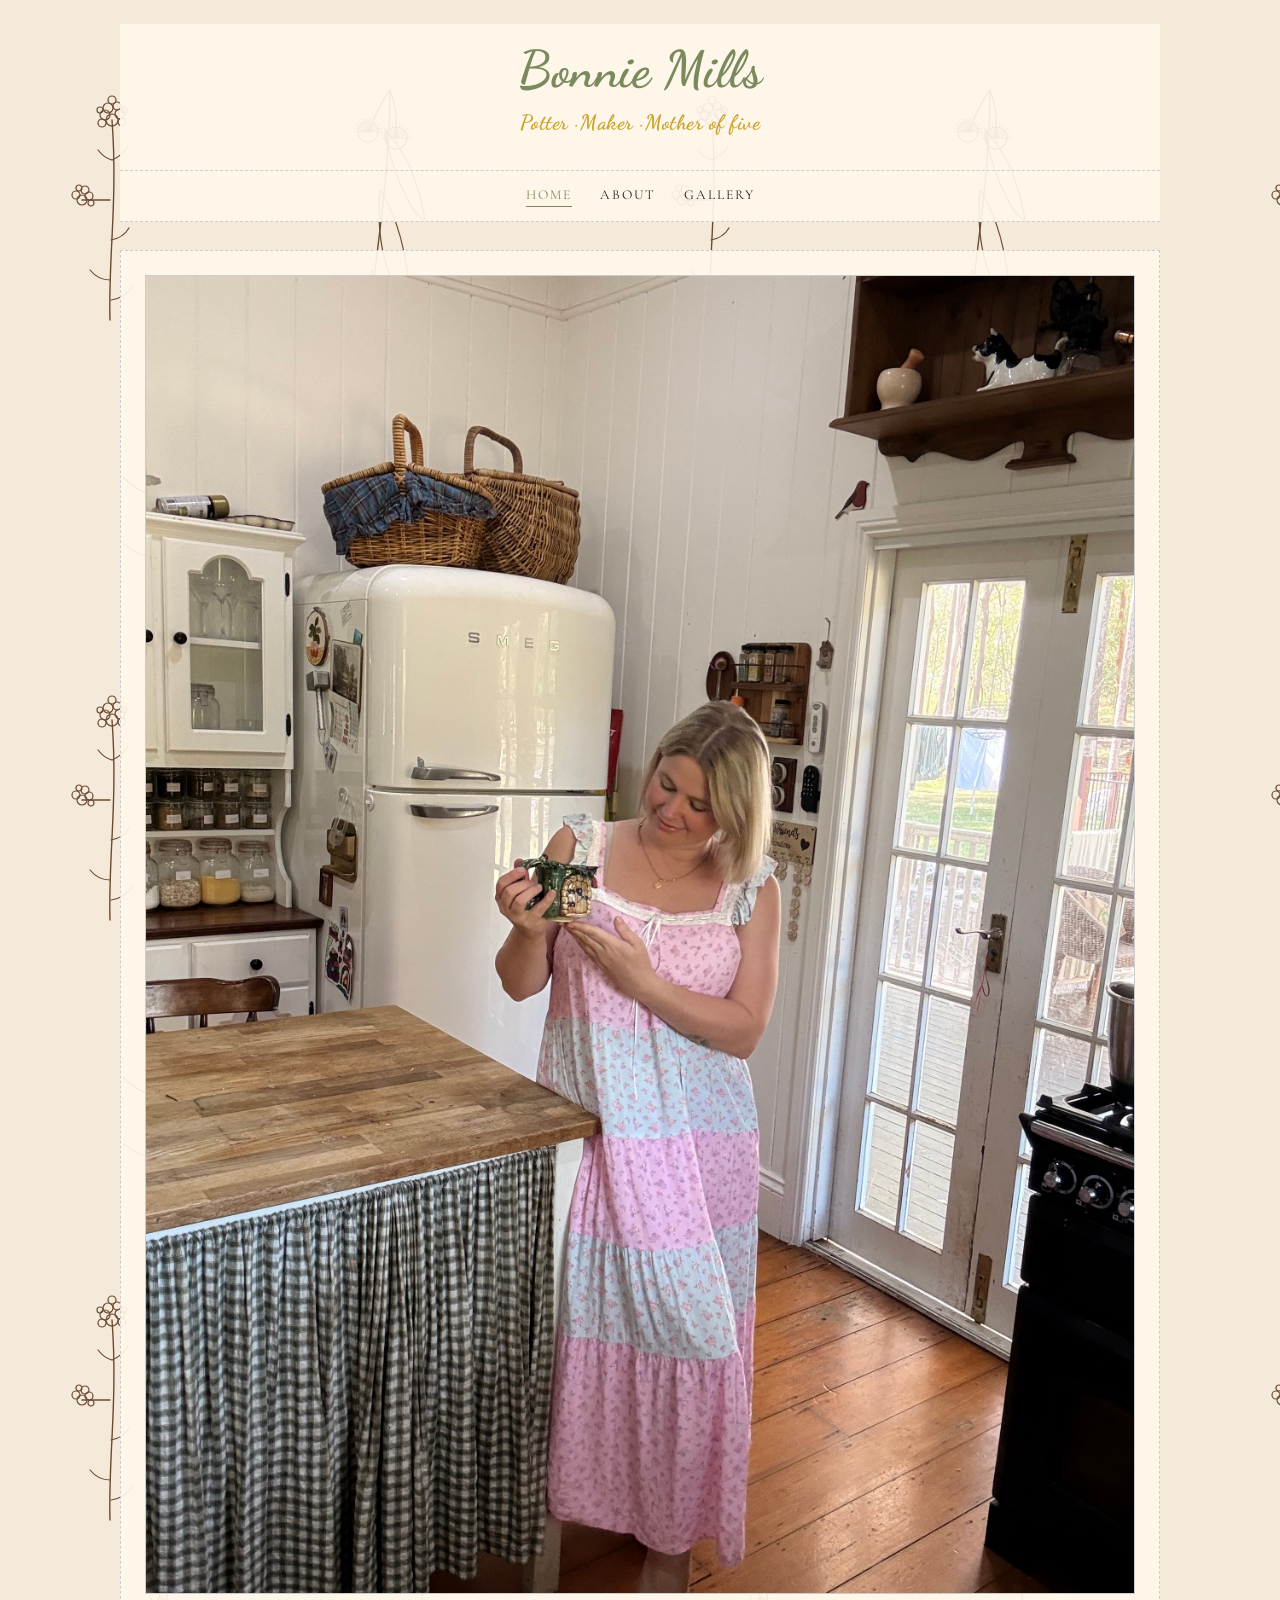
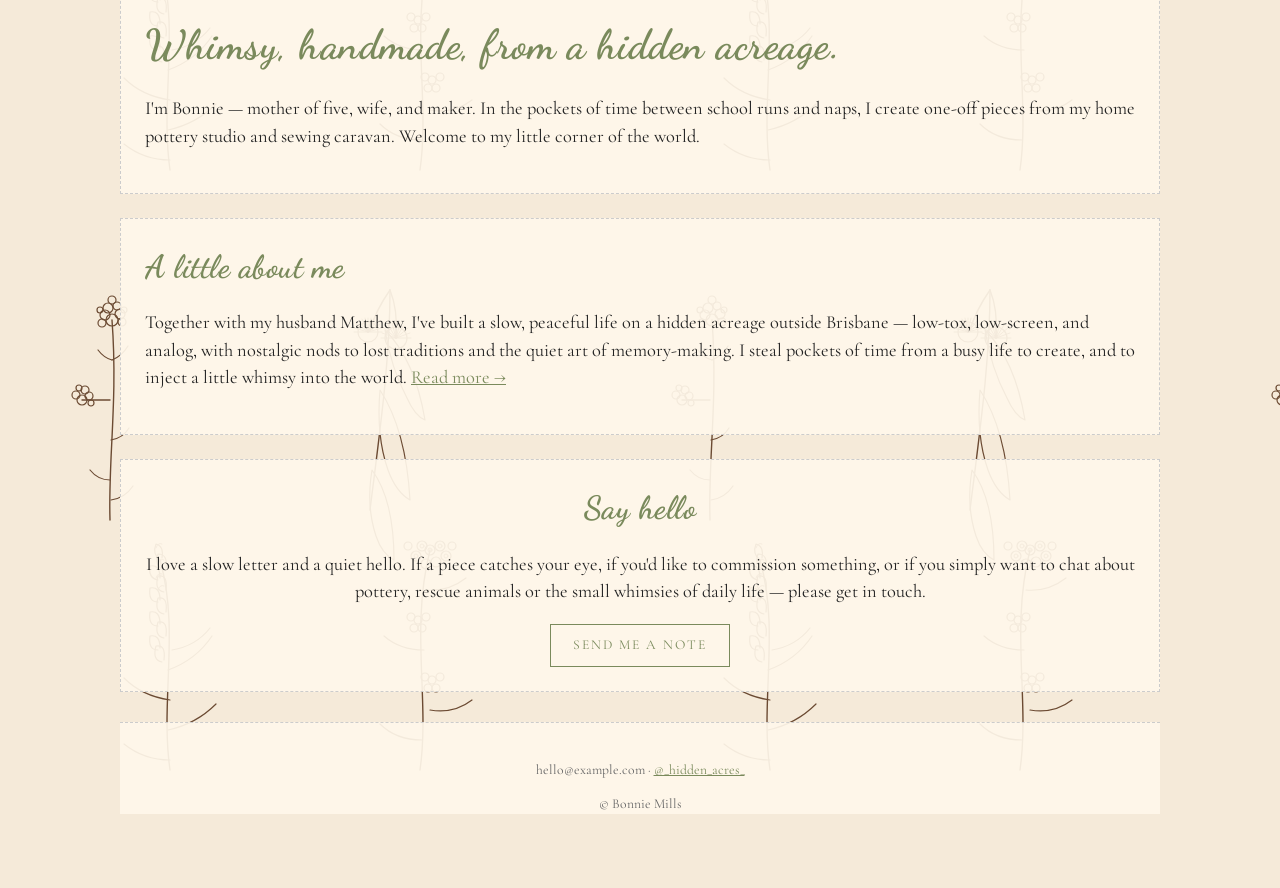
==== commit 71254913: "Use Cormorant Garamond for body text" ====
--- a/index.html
+++ b/index.html
@@ -6,7 +6,7 @@
   <title>Bonnie Mills — Artist &amp; Maker</title>
   <link rel="preconnect" href="https://fonts.googleapis.com">
   <link rel="preconnect" href="https://fonts.gstatic.com" crossorigin>
-  <link href="https://fonts.googleapis.com/css2?family=Dancing+Script:wght@500;700&family=Parisienne&display=swap" rel="stylesheet">
+  <link href="https://fonts.googleapis.com/css2?family=Cormorant+Garamond:wght@400;500;600&family=Dancing+Script:wght@500;700&display=swap" rel="stylesheet">
   <link rel="stylesheet" href="css/wireframe.css">
 </head>
 <body>
--- a/css/wireframe.css
+++ b/css/wireframe.css
@@ -8,7 +8,7 @@
   --accent: #7a8a5c;   /* dusty eucalyptus */
   --accent-2: #c9a227; /* wattle gold */
   --script: "Dancing Script", "Parisienne", cursive;
-  --sans: -apple-system, BlinkMacSystemFont, "Segoe UI", Roboto, Helvetica, Arial, sans-serif;
+  --sans: "Cormorant Garamond", Georgia, "Times New Roman", serif;
 }
 
 * { box-sizing: border-box; }
@@ -17,6 +17,7 @@
 
 body {
   font-family: var(--sans);
+  font-size: 1.15rem;
   color: var(--ink);
   background-color: var(--bg);
   background-image: url("../assets/bg-natives.svg");
@@ -52,9 +53,12 @@
 /* Header / nav */
 .site-header {
   text-align: center;
-  padding: 20px 0 12px;
+  padding: 20px;
   border-bottom: 1px dashed var(--line);
-}
+  background: rgba(255, 248, 235, 0.92);
+}
+.nav { background: rgba(255, 248, 235, 0.92); }
+.site-footer { background: rgba(255, 248, 235, 0.92); padding: 24px; }
 .site-title { font-size: 3.2rem; line-height: 1; }
 .tagline { font-size: 1.3rem; color: var(--accent-2); margin-top: 4px; }
 
@@ -78,7 +82,7 @@
   border: 1px dashed var(--line);
   padding: 24px;
   margin-bottom: 24px;
-  background: rgba(255, 248, 235, 0.72);
+  background: rgba(255, 248, 235, 0.92);
 }
 
 .img-placeholder {
